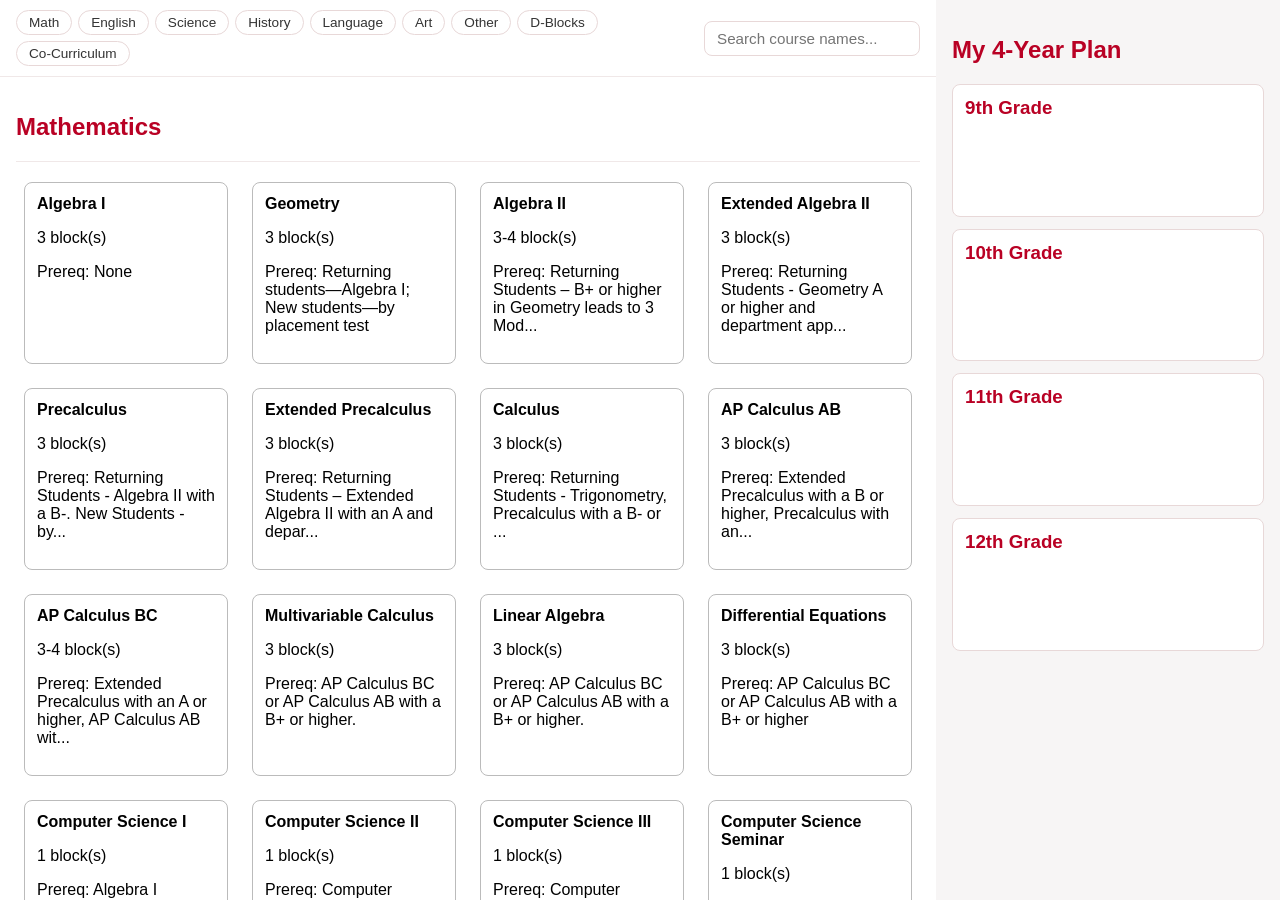
==== index.html @ 14e3e986 "Add drag back functionality and modals on course click" ====
<head>
  <meta charset="UTF-8">
  <title>Madeira Course Catalog</title>
  <link rel="stylesheet" href="css/style.css">
</head>

<body>

  <!-- two columns side by side -->
  <div id="app">

    <div id="catalog-wrapper">
      <div id="catalog-header">
        <div id="dept-nav">
          <button data-dept="mathematics">Math</button>
          <button data-dept="english">English</button>
          <button data-dept="science">Science</button>
          <button data-dept="history">History</button>
          <button data-dept="language">Language</button>
          <button data-dept="art">Art</button>
          <button data-dept="other">Other</button>
          <button data-dept="d_blocks">D-Blocks</button>
          <button data-dept="co_curriculum">Co-Curriculum</button>
        </div>
        <input type="search" id="search" placeholder="Search course names...">
      </div>

      <!-- left: the course catalog -->
      <div id="catalog"></div>
      <!-- course cards get put in catalog by JS -->
    </div>

    <!-- right: the 4-year plan -->
    <div id="plan">
      <h2>My 4-Year Plan</h2>

      <!-- one drop zone per grade year -->
      <!-- class="drop-zone" marks these as valid drop targets -->
      <div class="grade-column" data-grade="9">
        <h3>9th Grade</h3>
        <ul class="drop-zone"></ul>
      </div>

      <div class="grade-column" data-grade="10">
        <h3>10th Grade</h3>
        <ul class="drop-zone"></ul>
      </div>

      <div class="grade-column" data-grade="11">
        <h3>11th Grade</h3>
        <ul class="drop-zone"></ul>
      </div>

      <div class="grade-column" data-grade="12">
        <h3>12th Grade</h3>
        <ul class="drop-zone"></ul>
      </div>

    </div>
  </div>

  
  <div id="modal-overlay" class="hidden">
    <div id="modal-box">
      <button id="modal-close">✕</button>
      <h2 id="modal-name"></h2>
      <p id="modal-description"></p>
      <table id="modal-stats">
        <tbody></tbody>
      </table>
    </div>
  </div>

  <script src="js/main.js"></script>
</body>
---- css/style.css ----
:root {
  --font: Tahoma, sans-serif;
}

/* setting up two panels side by side */
body {
  margin: 0;
  padding: 0;
}

#app {
  display: flex;
  height: 100vh;
  width: 100%;
  font-family: var(--font)
}

#site-title {
  font-size: 1rem;
  color: #B90124;
  margin: 0;
  white-space: nowrap; 
}

#catalog-wrapper {
  flex: 3;
  display: flex;
  flex-direction: column;
  overflow: hidden;
  background-color: #ffffff;
}

#catalog-header {
  display: flex;
  flex-wrap: wrap;
  align-items: center;
  gap: 8px;
  padding: 10px 16px;
  border-bottom: 1px solid #f0e8e8;
}

#catalog {
  overflow-y: scroll;
  padding: 16px;
}

#dept-nav {
  display: flex;
  flex-wrap: wrap;
  gap: 6px;
  flex: 1
}

#dept-nav button {
  background: none;
  border: 1px solid #e8d8d8;
  border-radius: 20px;
  padding: 4px 12px;
  font-family: var(--font);
  font-size: 0.85rem;
  cursor: pointer;
  color: #333;
}

#dept-nav button:hover {
  border-color: #B90124;
  color: #B90124;
}

#search {
  align-items: center;
  padding: 8px 12px;
  border: 1px solid #e8d8d8;
  border-radius: 8px;
  font-family: var(--font);
  max-width: 500px;
  font-size: 0.95rem;
  outline: none;
}

#search:focus {
  border-color: #B90124;
}

#plan {
  flex: 1;
  overflow-y: scroll;
  padding: 16px;
  background-color: #f7f5f5;
}

#modal-overlay {
  position: fixed;
  inset:0;
  background: rgba(0,0,0,0.7);
  display: flex;
  align-items: center;
  justify-content: center;
  z-index: 100;
}

#modal-overlay.hidden {
  display: none;
}

#modal-box {
  background: white;
  border-radius: 10px;
  padding: 3rem; 
  max-width: 560px;
  width: 90%;
  position: relative;
  max-height: 80vh;
  overflow-y: auto;
}

#modal-close {
  position: absolute;
  top: 12px;
  right: 16px;
  background: none;
  border: none;
  font-size: 1.2rem;
  cursor: pointer;
  color: #888;
}

/* stats table */
#modal-stats tbody tr td:first-child {
  color: #888;
  font-size: 1rem;
  padding-right: 16px;
  padding-bottom: 6px;
  white-space: nowrap;
}

#modal-name {
  font-size: 2rem;
  margin-bottom: 0.75rem;
}

#modal-description {
  font-size: 1.2rem;
  line-height: 1.6;
  margin-bottom: 1.25rem;
}

#modal-stats td {
  font-size: 1.2rem;
  padding-bottom: 8px;
}

/* department headers */
h2 {
  color: #B90124;
  scroll-margin-top: 24px;
}

/* divider between departments */
hr {
  border: none;
  border-top: 1px solid #f0e8e8;
  margin-bottom: 12px;
}

.course-card {
  border: 1px solid #bbb;
  border-radius: 8px;
  padding: 12px;
  margin: 8px;
}

.course-grid {
  display: grid;
  grid-template-columns: repeat(auto-fill, minmax(200px, 1fr));
  gap: 8px;
  margin-bottom: 24px;
}

/* selected state on catalog card */
.course-card--selected {
  border-color: #B90124;
  background-color: #fdf0f2;
}

/* grade column boxes in the plan */
.grade-column {
  border: 1px solid #e8d8d8;
  border-radius: 8px;
  padding: 12px;
  margin-bottom: 12px;
  background-color: #ffffff;
}

.grade-column h3 {
  color: #B90124;
  margin-top: 0;
}

/* inside each grade column where cards get dropped */
.drop-zone {
  list-style: none;
  padding: 0;
  min-height: 50px;
  display: grid;
  grid-template-columns: repeat(3, 1fr);
  gap: 6px;
}

/* mini card inside the plan */
.plan-card {
  background-color: #ffffff;
  border: 1px solid #e8d8d8;
  border-radius: 6px;
  padding: 10px;
  font-size: 0.85rem;
  display: flex;
  flex-direction: column;
}

.plan-card span {
  color: #888;
  font-size: 0.78rem;
}
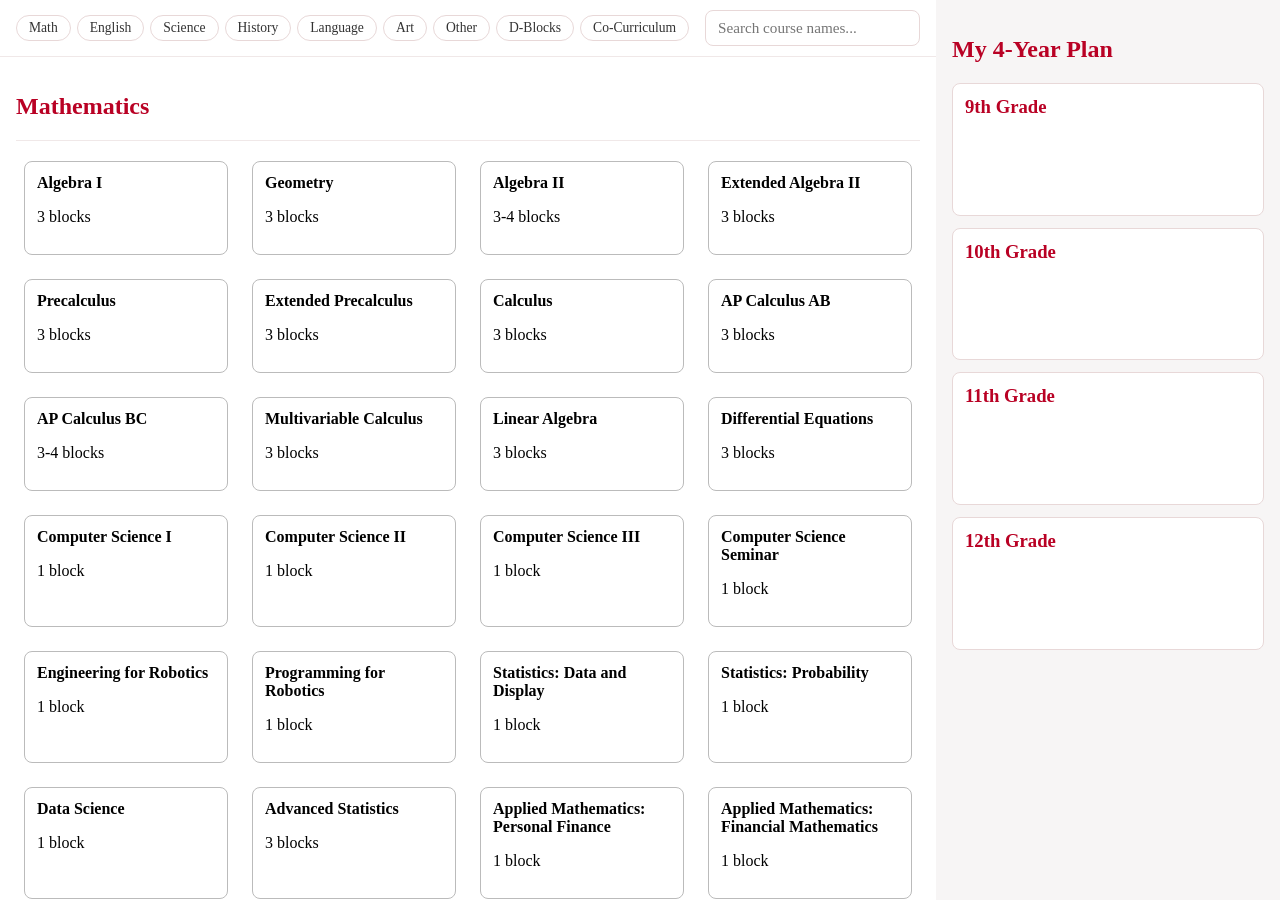
==== commit 1676052b: "Display seasons and mods offered where applicable" ====
--- a/index.html
+++ b/index.html
@@ -57,17 +57,15 @@
       </div>
 
     </div>
-  </div>
-
-  
-  <div id="modal-overlay" class="hidden">
-    <div id="modal-box">
-      <button id="modal-close">✕</button>
-      <h2 id="modal-name"></h2>
-      <p id="modal-description"></p>
-      <table id="modal-stats">
-        <tbody></tbody>
-      </table>
+    <div id="modal-overlay" class="hidden">
+      <div id="modal-box">
+        <button id="modal-close">✕</button>
+        <h2 id="modal-name"></h2>
+        <p id="modal-description"></p>
+        <table id="modal-stats">
+          <tbody></tbody>
+        </table>
+      </div>
     </div>
   </div>
 
--- a/css/style.css
+++ b/css/style.css
@@ -1,5 +1,5 @@
 :root {
-  --font: Tahoma, sans-serif;
+  --font: Palatino, 'Palatino Linotype', 'Book Antiqua', serif;
 }
 
 /* setting up two panels side by side */
@@ -174,7 +174,6 @@
   display: grid;
   grid-template-columns: repeat(auto-fill, minmax(200px, 1fr));
   gap: 8px;
-  margin-bottom: 24px;
 }
 
 /* selected state on catalog card */
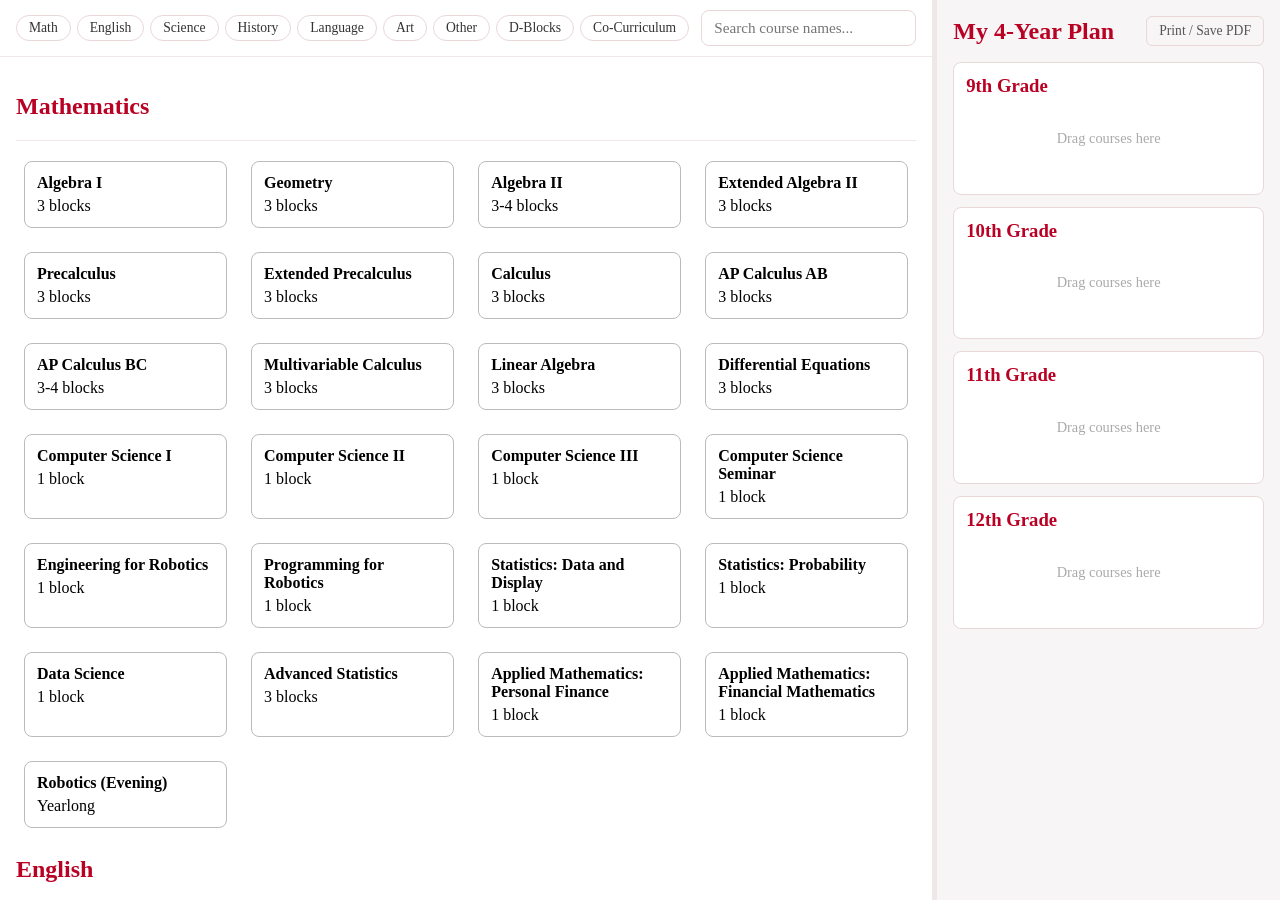
==== commit 7b907863: "Add resize handle, plan section header and print button" ====
--- a/index.html
+++ b/index.html
@@ -30,9 +30,14 @@
       <!-- course cards get put in catalog by JS -->
     </div>
 
+    <div id="resize-handle"></div>
+
     <!-- right: the 4-year plan -->
     <div id="plan">
-      <h2>My 4-Year Plan</h2>
+      <div id="plan-header">
+        <h2>My 4-Year Plan</h2>
+        <button id="print-btn">Print / Save PDF</button>
+      </div>
 
       <!-- one drop zone per grade year -->
       <!-- class="drop-zone" marks these as valid drop targets -->
@@ -70,4 +75,4 @@
   </div>
 
   <script src="js/main.js"></script>
-</body>+</body>
--- a/css/style.css
+++ b/css/style.css
@@ -80,6 +80,17 @@
 
 #search:focus {
   border-color: #B90124;
+}
+
+#resize-handle {
+  width: 5px;
+  cursor: col-resize;
+  background: #f0e8e8;
+  flex-shrink: 0;
+}
+
+#resize-handle:hover, #resize-handle.dragging {
+  background: #B90124;
 }
 
 #plan {
@@ -168,6 +179,12 @@
   border-radius: 8px;
   padding: 12px;
   margin: 8px;
+  position: relative;
+}
+
+/* kill browser default margins on the p but keep a small top gap so it doesn't look crushed */
+.course-card p {
+  margin: 5px 0 0 0;
 }
 
 .course-grid {
@@ -202,8 +219,18 @@
   padding: 0;
   min-height: 50px;
   display: grid;
-  grid-template-columns: repeat(3, 1fr);
+  grid-template-columns: repeat(auto-fill, minmax(140px, 1fr));
   gap: 6px;
+}
+
+/* placeholder text shown when a drop zone has no cards yet */
+.drop-zone:empty::before {
+  content: 'Drag courses here';
+  grid-column: 1 / -1;
+  text-align: center;
+  color: #aaa;
+  font-size: 0.9rem;
+  padding: 14px 0;
 }
 
 /* mini card inside the plan */
@@ -215,9 +242,208 @@
   font-size: 0.85rem;
   display: flex;
   flex-direction: column;
+  position: relative;
+}
+
+/* + button on mini cards to add a note */
+.note-btn {
+  position: absolute;
+  top: 6px;
+  right: 6px;
+  background: none;
+  border: 1px solid #e8d8d8;
+  border-radius: 50%;
+  width: 18px;
+  height: 18px;
+  font-size: 0.7rem;
+  cursor: pointer;
+  color: #aaa;
+  padding: 0;
+  display: flex;
+  align-items: center;
+  justify-content: center;
+}
+
+.note-btn:hover {
+  border-color: #B90124;
+  color: #B90124;
+}
+
+/* text input that appears when you click the + */
+.note-input {
+  margin-top: 6px;
+  border: 1px solid #e8d8d8;
+  border-radius: 4px;
+  padding: 4px 6px;
+  font-family: var(--font);
+  font-size: 0.78rem;
+  width: 100%;
+  box-sizing: border-box;
+  outline: none;
+}
+
+.note-input:focus {
+  border-color: #B90124;
+}
+
+/* saved note displayed on the card */
+.note-text {
+  margin-top: 4px;
+  font-size: 0.75rem;
+  color: #888;
+  font-family: Georgia, serif;
+}
+
+.hidden {
+  display: none;
+}
+
+.plan-card strong {
+  padding-right: 26px;
 }
 
 .plan-card span {
   color: #888;
   font-size: 0.78rem;
 }
+
+/* row at the top of each catalog card: grade badge left, ⋮ button right */
+.card-row {
+  display: flex;
+  justify-content: space-between;
+  align-items: center;
+  min-height: 18px;
+  margin-bottom: 2px;
+}
+
+/* shows which grade year a course has been added to (e.g. "9th") */
+.grade-badge {
+  font-size: 0.68rem;
+  color: #B90124;
+  font-weight: bold;
+  background: #fdf0f2;
+  border-radius: 3px;
+  padding: 1px 5px;
+}
+
+/* ⋮ button on catalog cards for setting a status */
+.status-btn {
+  background: none;
+  border: none;
+  cursor: pointer;
+  color: #888;
+  font-size: 1.1rem;
+  padding: 0 2px;
+  line-height: 1;
+  margin-left: auto;
+}
+
+.status-btn:hover {
+  opacity: 0.7;
+}
+
+
+/* dropdown that appears under the ⋮ button */
+.status-dropdown {
+  position: absolute;
+  top: 34px;
+  right: 6px;
+  background: white;
+  border: 1px solid #e8d8d8;
+  border-radius: 6px;
+  box-shadow: 0 2px 8px rgba(0,0,0,0.12);
+  z-index: 10;
+  min-width: 148px;
+}
+
+.status-dropdown button {
+  display: block;
+  width: 100%;
+  background: none;
+  border: none;
+  text-align: left;
+  padding: 8px 12px;
+  cursor: pointer;
+  font-family: var(--font);
+  font-size: 0.85rem;
+  color: #333;
+}
+
+.status-dropdown button:hover {
+  background: #fdf0f2;
+  color: #B90124;
+}
+
+/* green tint when a course is marked as taken previously */
+.course-card--taken {
+  border-color: #2e7d32;
+  background-color: #f0f7f0;
+}
+
+/* "Remove status" option at the bottom of the dropdown */
+.status-dropdown button[data-status="none"] {
+  color: #aaa;
+  font-style: italic;
+  border-top: 1px solid #f0e8e8;
+}
+
+/* brief popup at the bottom of the screen for prereq warnings */
+.toast {
+  position: fixed;
+  bottom: 24px;
+  left: 50%;
+  transform: translateX(-50%);
+  background: #333;
+  color: white;
+  padding: 12px 20px;
+  border-radius: 8px;
+  font-size: 0.9rem;
+  font-family: var(--font);
+  z-index: 200;
+  max-width: 620px;
+  text-align: center;
+  box-shadow: 0 4px 12px rgba(0,0,0,0.2);
+}
+
+/* plan header: title on the left, print button on the right */
+#plan-header {
+  display: flex;
+  justify-content: space-between;
+  align-items: center;
+  margin-bottom: 16px;
+}
+
+#plan-header h2 {
+  margin: 0;
+}
+
+#print-btn {
+  background: none;
+  border: 1px solid #e8d8d8;
+  border-radius: 6px;
+  padding: 6px 12px;
+  font-family: var(--font);
+  font-size: 0.85rem;
+  cursor: pointer;
+  color: #555;
+}
+
+#print-btn:hover {
+  border-color: #B90124;
+  color: #B90124;
+}
+
+/* print / save as pdf: hide catalog, show plan full-width */
+@media print {
+  #catalog-wrapper { display: none; }
+  #app { display: block; }
+  #plan {
+    overflow: visible;
+    width: 100%;
+    padding: 8px;
+  }
+  .note-btn, .status-btn, #print-btn { display: none !important; }
+  .grade-column { box-sizing: border-box; }
+
+  .plan-card { margin-bottom: 6px; break-inside: avoid; }
+}
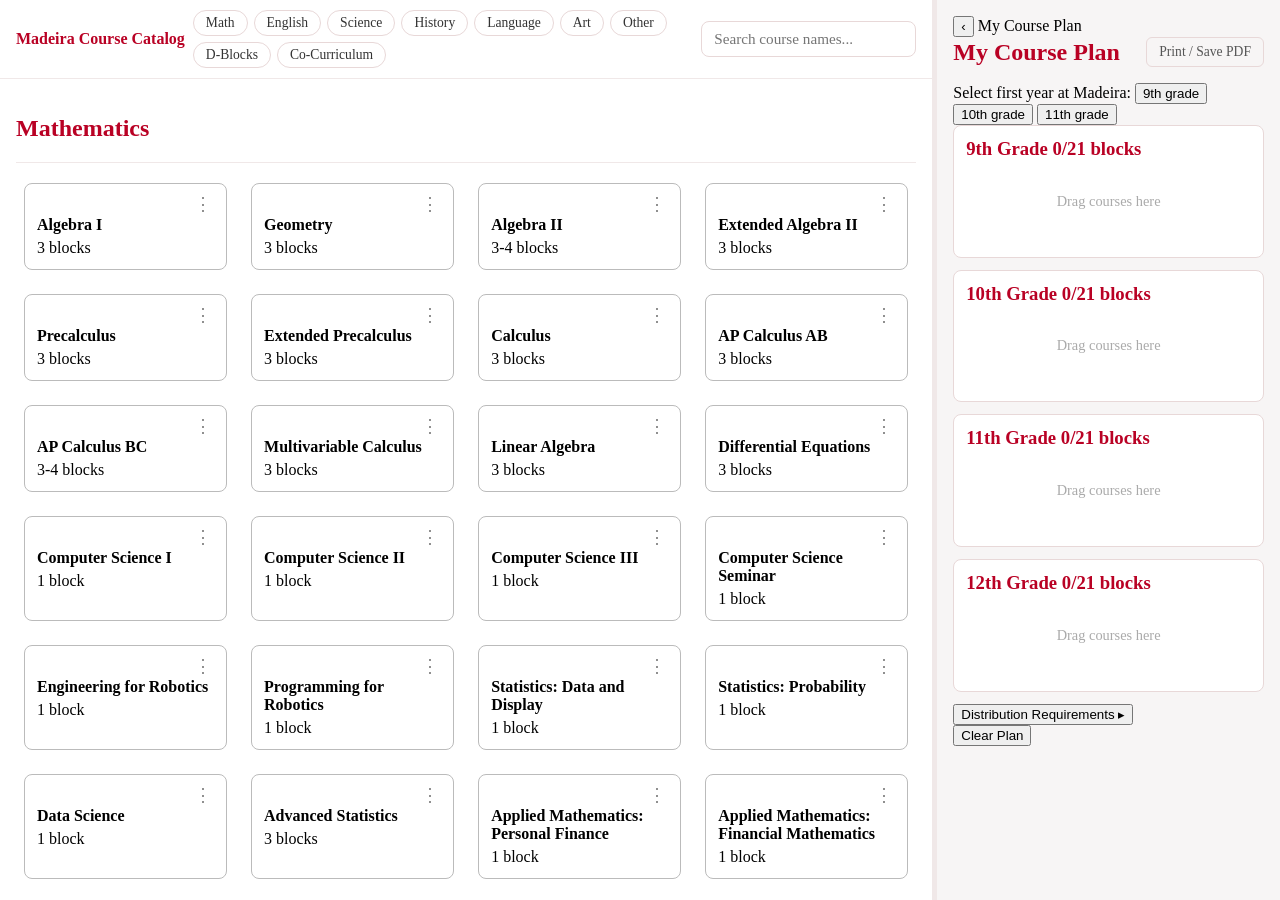
==== commit 53ff6aff: "Update course plan layout and add confirmation dialog" ====
--- a/index.html
+++ b/index.html
@@ -11,6 +11,7 @@
 
     <div id="catalog-wrapper">
       <div id="catalog-header">
+        <h1 id="site-title">Madeira Course Catalog</h1>
         <div id="dept-nav">
           <button data-dept="mathematics">Math</button>
           <button data-dept="english">English</button>
@@ -32,34 +33,58 @@
 
     <div id="resize-handle"></div>
 
-    <!-- right: the 4-year plan -->
-    <div id="plan">
+    <!-- right: the full plan — starts collapsed, expands on toggle -->
+    <div id="plan" class="collapsed">
+      <button id="plan-toggle" title="Open plan">‹</button>
+      <span id="plan-collapsed-label">My Course Plan</span>
+
       <div id="plan-header">
-        <h2>My 4-Year Plan</h2>
+        <h2>My Course Plan</h2>
         <button id="print-btn">Print / Save PDF</button>
+      </div>
+
+      <!-- selector so requirements adjust for students who entered in 10th or 11th grade -->
+      <div id="entry-grade-selector">
+        <span>Select first year at Madeira:</span>
+        <button class="entry-btn active" data-entry="9">9th grade</button>
+        <button class="entry-btn" data-entry="10">10th grade</button>
+        <button class="entry-btn" data-entry="11">11th grade</button>
       </div>
 
       <!-- one drop zone per grade year -->
       <!-- class="drop-zone" marks these as valid drop targets -->
+      <!-- each h3 has a block-counter span that JS updates -->
       <div class="grade-column" data-grade="9">
-        <h3>9th Grade</h3>
+        <h3>9th Grade <span class="block-counter" id="counter-9">0/21 blocks</span></h3>
         <ul class="drop-zone"></ul>
       </div>
 
       <div class="grade-column" data-grade="10">
-        <h3>10th Grade</h3>
+        <h3>10th Grade <span class="block-counter" id="counter-10">0/21 blocks</span></h3>
         <ul class="drop-zone"></ul>
       </div>
 
       <div class="grade-column" data-grade="11">
-        <h3>11th Grade</h3>
+        <h3>11th Grade <span class="block-counter" id="counter-11">0/21 blocks</span></h3>
         <ul class="drop-zone"></ul>
       </div>
 
       <div class="grade-column" data-grade="12">
-        <h3>12th Grade</h3>
+        <h3>12th Grade <span class="block-counter" id="counter-12">0/21 blocks</span></h3>
         <ul class="drop-zone"></ul>
       </div>
+
+      <!-- distribution requirements tracker: updates live as courses are added -->
+      <!-- starts collapsed so the ui isn't overwhelming — click the header to expand -->
+      <div id="dist-tracker">
+        <button id="dist-toggle">Distribution Requirements <span id="dist-arrow">▸</span></button>
+        <div id="dist-table-wrap" class="hidden">
+          <table id="dist-table"><tbody></tbody></table>
+        </div>
+      </div>
+
+      <!-- tucked away at the bottom so it's not accidentally clicked -->
+      <button id="clear-btn">Clear Plan</button>
 
     </div>
     <div id="modal-overlay" class="hidden">
@@ -74,5 +99,15 @@
     </div>
   </div>
 
+  <!-- confirmation dialog used for prereq warnings and clearing the plan -->
+  <!-- <dialog> is part of the DOM so Chrome Translate can reach it, unlike confirm() -->
+  <dialog id="confirm-dialog">
+    <p id="confirm-message"></p>
+    <div id="confirm-buttons">
+      <button id="confirm-cancel">Cancel</button>
+      <button id="confirm-ok">OK</button>
+    </div>
+  </dialog>
+
   <script src="js/main.js"></script>
 </body>
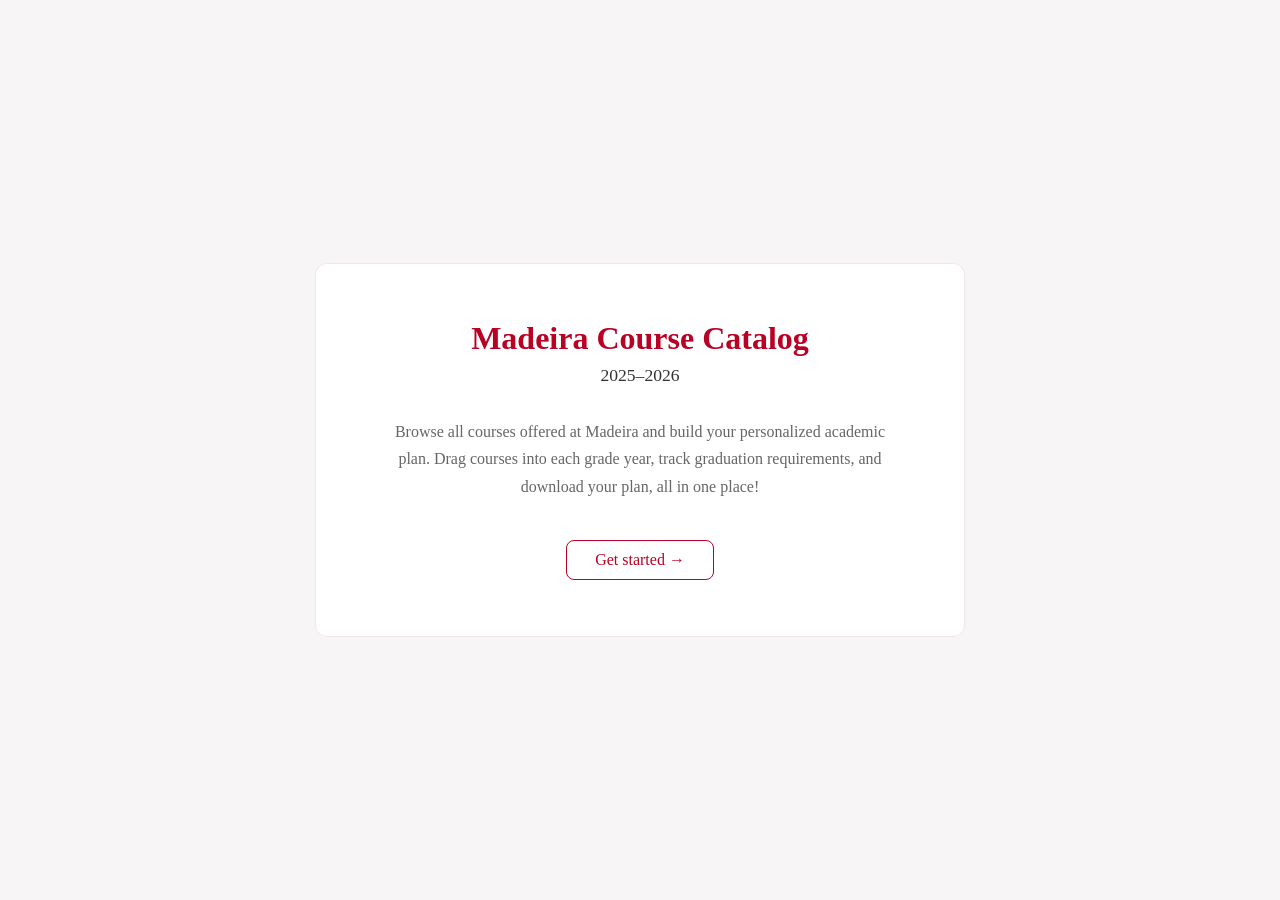
==== commit 4b0dcd18: "Add collapsible course side bar" ====
--- a/index.html
+++ b/index.html
@@ -2,112 +2,71 @@
   <meta charset="UTF-8">
   <title>Madeira Course Catalog</title>
   <link rel="stylesheet" href="css/style.css">
+  <style>
+    body {
+      margin: 0;
+      min-height: 100vh;
+      display: flex;
+      align-items: center;
+      justify-content: center;
+      background-color: #f7f5f5;
+      font-family: Palatino, 'Palatino Linotype', 'Book Antiqua', serif;
+    }
+
+    #welcome-box {
+      background: white;
+      border-radius: 12px;
+      padding: 3.5rem 4rem;
+      max-width: 520px;
+      width: 90%;
+      text-align: center;
+      border: 1px solid #f0e8e8;
+    }
+
+    #welcome-box h1 {
+      color: #B90124;
+      font-size: 2rem;
+      margin: 0 0 0.5rem 0;
+    }
+
+    #welcome-box h2 {
+      color: #333;
+      font-size: 1.1rem;
+      font-weight: normal;
+      margin: 0 0 2rem 0;
+    }
+
+    #welcome-box p {
+      color: #666;
+      font-size: 1rem;
+      line-height: 1.7;
+      margin: 0 0 2.5rem 0;
+    }
+
+    #enter-btn {
+      display: inline-block;
+      background: none;
+      border: 1px solid #B90124;
+      border-radius: 8px;
+      padding: 10px 28px;
+      font-family: Palatino, 'Palatino Linotype', 'Book Antiqua', serif;
+      font-size: 1rem;
+      color: #B90124;
+      cursor: pointer;
+      text-decoration: none;
+    }
+
+    #enter-btn:hover {
+      background-color: #fdf0f2;
+    }
+  </style>
 </head>
 
 <body>
-
-  <!-- two columns side by side -->
-  <div id="app">
-
-    <div id="catalog-wrapper">
-      <div id="catalog-header">
-        <h1 id="site-title">Madeira Course Catalog</h1>
-        <div id="dept-nav">
-          <button data-dept="mathematics">Math</button>
-          <button data-dept="english">English</button>
-          <button data-dept="science">Science</button>
-          <button data-dept="history">History</button>
-          <button data-dept="language">Language</button>
-          <button data-dept="art">Art</button>
-          <button data-dept="other">Other</button>
-          <button data-dept="d_blocks">D-Blocks</button>
-          <button data-dept="co_curriculum">Co-Curriculum</button>
-        </div>
-        <input type="search" id="search" placeholder="Search course names...">
-      </div>
-
-      <!-- left: the course catalog -->
-      <div id="catalog"></div>
-      <!-- course cards get put in catalog by JS -->
-    </div>
-
-    <div id="resize-handle"></div>
-
-    <!-- right: the full plan — starts collapsed, expands on toggle -->
-    <div id="plan" class="collapsed">
-      <button id="plan-toggle" title="Open plan">‹</button>
-      <span id="plan-collapsed-label">My Course Plan</span>
-
-      <div id="plan-header">
-        <h2>My Course Plan</h2>
-        <button id="print-btn">Print / Save PDF</button>
-      </div>
-
-      <!-- selector so requirements adjust for students who entered in 10th or 11th grade -->
-      <div id="entry-grade-selector">
-        <span>Select first year at Madeira:</span>
-        <button class="entry-btn active" data-entry="9">9th grade</button>
-        <button class="entry-btn" data-entry="10">10th grade</button>
-        <button class="entry-btn" data-entry="11">11th grade</button>
-      </div>
-
-      <!-- one drop zone per grade year -->
-      <!-- class="drop-zone" marks these as valid drop targets -->
-      <!-- each h3 has a block-counter span that JS updates -->
-      <div class="grade-column" data-grade="9">
-        <h3>9th Grade <span class="block-counter" id="counter-9">0/21 blocks</span></h3>
-        <ul class="drop-zone"></ul>
-      </div>
-
-      <div class="grade-column" data-grade="10">
-        <h3>10th Grade <span class="block-counter" id="counter-10">0/21 blocks</span></h3>
-        <ul class="drop-zone"></ul>
-      </div>
-
-      <div class="grade-column" data-grade="11">
-        <h3>11th Grade <span class="block-counter" id="counter-11">0/21 blocks</span></h3>
-        <ul class="drop-zone"></ul>
-      </div>
-
-      <div class="grade-column" data-grade="12">
-        <h3>12th Grade <span class="block-counter" id="counter-12">0/21 blocks</span></h3>
-        <ul class="drop-zone"></ul>
-      </div>
-
-      <!-- distribution requirements tracker: updates live as courses are added -->
-      <!-- starts collapsed so the ui isn't overwhelming — click the header to expand -->
-      <div id="dist-tracker">
-        <button id="dist-toggle">Distribution Requirements <span id="dist-arrow">▸</span></button>
-        <div id="dist-table-wrap" class="hidden">
-          <table id="dist-table"><tbody></tbody></table>
-        </div>
-      </div>
-
-      <!-- tucked away at the bottom so it's not accidentally clicked -->
-      <button id="clear-btn">Clear Plan</button>
-
-    </div>
-    <div id="modal-overlay" class="hidden">
-      <div id="modal-box">
-        <button id="modal-close">✕</button>
-        <h2 id="modal-name"></h2>
-        <p id="modal-description"></p>
-        <table id="modal-stats">
-          <tbody></tbody>
-        </table>
-      </div>
-    </div>
+  <div id="welcome-box">
+    <h1>Madeira Course Catalog</h1>
+    <h2>2025–2026</h2>
+    <p>Browse all courses offered at Madeira and build your personalized academic plan. Drag courses into each grade year, track graduation requirements, and download your plan, all in one place!</p>
+    <a href="main.html" id="enter-btn">Get started →</a>
   </div>
-
-  <!-- confirmation dialog used for prereq warnings and clearing the plan -->
-  <!-- <dialog> is part of the DOM so Chrome Translate can reach it, unlike confirm() -->
-  <dialog id="confirm-dialog">
-    <p id="confirm-message"></p>
-    <div id="confirm-buttons">
-      <button id="confirm-cancel">Cancel</button>
-      <button id="confirm-ok">OK</button>
-    </div>
-  </dialog>
-
-  <script src="js/main.js"></script>
 </body>
--- a/css/style.css
+++ b/css/style.css
@@ -96,8 +96,59 @@
 #plan {
   flex: 1;
   overflow-y: scroll;
-  padding: 16px;
+  padding: 24px;
   background-color: #f7f5f5;
+  transition: flex 0.25s ease;
+}
+
+/* collapsed: just a narrow strip showing the toggle and rotated label */
+#plan.collapsed {
+  flex: 0 0 64px;
+  padding: 0;
+  overflow: hidden;
+  display: flex;
+  flex-direction: column;
+  align-items: center;
+}
+
+/* hide all plan content when collapsed except the toggle and label */
+#plan.collapsed > *:not(#plan-toggle):not(#plan-collapsed-label) {
+  display: none;
+}
+
+/* the ‹ arrow — only shown in the collapsed strip */
+#plan-toggle {
+  display: block;
+  width: 100%;
+  background: none;
+  border: none;
+  font-size: 1.6rem;
+  cursor: pointer;
+  color: #B90124;
+  padding: 12px 0;
+  text-align: center;
+}
+
+#plan-toggle:hover {
+  opacity: 0.7;
+}
+
+
+/* "My Course Plan" rotated — only visible when the panel is collapsed */
+#plan-collapsed-label {
+  display: none;
+  writing-mode: vertical-lr;
+  font-family: var(--font);
+  font-size: 1.1rem;
+  color: #B90124;
+  letter-spacing: 0.06em;
+}
+
+#plan.collapsed #plan-collapsed-label {
+  display: flex;
+  flex: 1;
+  align-items: center;
+  justify-content: center;
 }
 
 #modal-overlay {
@@ -180,6 +231,9 @@
   padding: 12px;
   margin: 8px;
   position: relative;
+  display: flex;
+  flex-direction: column;
+  justify-content: center;
 }
 
 /* kill browser default margins on the p but keep a small top gap so it doesn't look crushed */
@@ -190,6 +244,7 @@
 .course-grid {
   display: grid;
   grid-template-columns: repeat(auto-fill, minmax(200px, 1fr));
+  grid-auto-rows: 120px;
   gap: 8px;
 }
 
@@ -230,7 +285,9 @@
   text-align: center;
   color: #aaa;
   font-size: 0.9rem;
-  padding: 14px 0;
+  padding: 14px 8px;
+  word-break: break-word;
+  overflow-wrap: break-word;
 }
 
 /* mini card inside the plan */
@@ -307,13 +364,24 @@
   font-size: 0.78rem;
 }
 
-/* row at the top of each catalog card: grade badge left, ⋮ button right */
+/* status tag on plan cards — color is set inline by JS to match the catalog card icon */
+.plan-status {
+  font-size: 0.72rem;
+  margin-top: 3px;
+  display: block;
+}
+
+/* card row: badge (left) · course name (fills space) · ⋮ button (right) */
 .card-row {
   display: flex;
-  justify-content: space-between;
-  align-items: center;
-  min-height: 18px;
+  align-items: center;
+  gap: 6px;
   margin-bottom: 2px;
+}
+
+/* name fills the space between badge and ⋮ button */
+.card-row strong {
+  flex: 1;
 }
 
 /* shows which grade year a course has been added to (e.g. "9th") */
@@ -410,7 +478,7 @@
   display: flex;
   justify-content: space-between;
   align-items: center;
-  margin-bottom: 16px;
+  margin-bottom: 24px;
 }
 
 #plan-header h2 {
@@ -429,6 +497,25 @@
 }
 
 #print-btn:hover {
+  border-color: #B90124;
+  color: #B90124;
+}
+
+/* same style as the print button, just tucked below the tracker */
+#clear-btn {
+  display: block;
+  margin: 20px auto 8px;
+  background: none;
+  border: 1px solid #e8d8d8;
+  border-radius: 6px;
+  padding: 6px 12px;
+  font-family: var(--font);
+  font-size: 0.85rem;
+  cursor: pointer;
+  color: #555;
+}
+
+#clear-btn:hover {
   border-color: #B90124;
   color: #B90124;
 }
@@ -436,14 +523,292 @@
 /* print / save as pdf: hide catalog, show plan full-width */
 @media print {
   #catalog-wrapper { display: none; }
+  #resize-handle { display: none; }
+  /* always print the plan fully expanded even if it was collapsed on screen */
+  #plan.collapsed { flex: 1; padding: 24px; overflow: visible; }
+  #plan.collapsed > * { display: revert !important; }
+  #plan-toggle, #plan-collapsed-label { display: none !important; }
   #app { display: block; }
+
   #plan {
     overflow: visible;
     width: 100%;
-    padding: 8px;
+    padding: 0;
+    box-sizing: border-box;
   }
+
+  /* swap the rounded box for a simple top rule so a page break mid-section
+     doesn't produce a split empty box with the header on one page */
+  .grade-column {
+    box-sizing: border-box;
+    border: none;
+    border-top: 2px solid #f0e8e8;
+    border-radius: 0;
+    padding: 8px 0 16px 0;
+    margin-bottom: 0;
+    background: none;
+  }
+
+  /* keep the grade heading glued to its first row of cards */
+  .grade-column h3 { break-after: avoid; }
+
+  /* hide empty grade years entirely — no "Drag courses here" on the printout */
+  .grade-column:has(.drop-zone:empty) { display: none; }
+  .drop-zone { min-height: 0; }
+  .drop-zone:empty::before { display: none; }
+
+  .drop-zone, .plan-card { box-sizing: border-box; }
+
   .note-btn, .status-btn, #print-btn { display: none !important; }
-  .grade-column { box-sizing: border-box; }
-
   .plan-card { margin-bottom: 6px; break-inside: avoid; }
-}
+  /* hide interactive elements that don't belong on a printout */
+  .block-picker, #entry-grade-selector { display: none !important; }
+  .block-counter { float: none; margin-left: 6px; }
+
+  /* always show the distribution requirements when printing, even if collapsed */
+  #dist-table-wrap.hidden { display: block !important; }
+  #dist-toggle { display: none; }
+}
+
+/* ── entry grade selector ───────────────────────────────────── */
+
+#entry-grade-selector {
+  display: flex;
+  align-items: center;
+  gap: 6px;
+  margin-bottom: 20px;
+  font-size: 0.82rem;
+  color: #888;
+  flex-wrap: wrap;
+}
+
+.entry-btn {
+  background: none;
+  border: 1px solid #e8d8d8;
+  border-radius: 20px;
+  padding: 3px 10px;
+  font-family: var(--font);
+  font-size: 0.8rem;
+  cursor: pointer;
+  color: #555;
+}
+
+.entry-btn:hover {
+  border-color: #B90124;
+  color: #B90124;
+}
+
+.entry-btn.active {
+  border-color: #B90124;
+  color: #B90124;
+  background-color: #fdf0f2;
+}
+
+/* ── per-grade block counter ────────────────────────────────── */
+
+/* sits inside the grade h3, floated right */
+.block-counter {
+  font-size: 0.75rem;
+  font-weight: normal;
+  color: #bbb;
+  float: right;
+  margin-top: 4px;
+  font-family: var(--font);
+}
+
+/* turns green when the total lands in the 18–21 range */
+.block-counter.good {
+  color: #2e7d32;
+}
+
+/* turns red when blocks are out of the 18–21 range */
+.block-counter.off {
+  color: #B90124;
+}
+
+/* ── block range picker on plan cards ──────────────────────── */
+
+/* shows up on cards where the block count is a range (e.g. Algebra II: 3–4) */
+.block-picker {
+  display: flex;
+  align-items: center;
+  gap: 3px;
+  margin-top: 5px;
+  flex-wrap: wrap;
+}
+
+.block-picker-label {
+  font-size: 0.7rem;
+  color: #bbb;
+}
+
+.block-pick-btn {
+  background: none;
+  border: 1px solid #e8d8d8;
+  border-radius: 4px;
+  padding: 1px 6px;
+  font-size: 0.72rem;
+  cursor: pointer;
+  font-family: var(--font);
+  color: #888;
+  line-height: 1.4;
+}
+
+.block-pick-btn:hover {
+  border-color: #B90124;
+  color: #B90124;
+}
+
+/* active = the currently selected block count */
+.block-pick-btn.active {
+  border-color: #B90124;
+  color: #B90124;
+  background-color: #fdf0f2;
+}
+
+/* ── distribution requirements tracker ─────────────────────── */
+
+#dist-tracker {
+  margin-top: 20px;
+  background-color: #ffffff;
+  border: 1px solid #e8d8d8;
+  border-radius: 8px;
+  overflow: hidden;
+}
+
+/* the clickable header row that collapses/expands the table */
+#dist-toggle {
+  display: flex;
+  justify-content: space-between;
+  align-items: center;
+  width: 100%;
+  background: none;
+  border: none;
+  padding: 10px 16px;
+  font-family: var(--font);
+  font-size: 0.9rem;
+  color: #B90124;
+  cursor: pointer;
+  text-align: left;
+}
+
+#dist-toggle:hover {
+  background-color: #fdf0f2;
+}
+
+#dist-arrow {
+  font-size: 0.75rem;
+  color: #B90124;
+}
+
+/* the table gets padding only when it's visible */
+/* wrapper div gets the padding — table elements ignore padding with border-collapse: collapse */
+#dist-table-wrap {
+  padding: 20px 16px 24px;
+}
+
+#dist-table {
+  width: 100%;
+  border-collapse: collapse;
+  font-size: 0.85rem;
+}
+
+#dist-table td {
+  padding: 3px 4px;
+  vertical-align: top;
+}
+
+/* indent the subject name column so it doesn't hug the left edge */
+#dist-table td:first-child {
+  padding-left: 12px;
+}
+
+/* right-aligned credit count column */
+.dist-count {
+  text-align: right;
+  color: #888;
+  white-space: nowrap;
+  padding-right: 8px;
+}
+
+/* third column: just the checkmark/x */
+#dist-table tr td:last-child {
+  width: 20px;
+  text-align: center;
+}
+
+.dist-met   { color: #2e7d32; font-weight: bold; }
+.dist-unmet { color: #B90124; }
+
+/* indented sub-rows (e.g. Biology ✓  Chemistry ✗  Physics ✓) */
+.dist-sub {
+  font-size: 0.78rem;
+  color: #888;
+  padding: 0 4px 6px 16px;
+}
+
+.dist-sub .dist-met   { font-weight: normal; }
+.dist-sub .dist-unmet { font-weight: normal; }
+
+/* ── confirmation dialog (prereq warnings + clear plan) ─────── */
+
+/* <dialog> is part of the DOM so Chrome Translate can reach it */
+#confirm-dialog {
+  border: none;
+  border-radius: 10px;
+  padding: 2rem 2.5rem;
+  max-width: 460px;
+  width: 90%;
+  font-family: var(--font);
+  font-size: 1rem;
+  line-height: 1.6;
+  color: #333;
+}
+
+/* dark overlay behind the dialog, same as the course detail modal */
+#confirm-dialog::backdrop {
+  background: rgba(0,0,0,0.7);
+}
+
+/* white-space: pre-line makes \n in the JS message show as real line breaks */
+#confirm-message {
+  margin: 0 0 1.5rem 0;
+  white-space: pre-line;
+}
+
+#confirm-buttons {
+  display: flex;
+  justify-content: flex-end;
+  gap: 8px;
+}
+
+#confirm-cancel {
+  background: none;
+  border: 1px solid #e8d8d8;
+  border-radius: 6px;
+  padding: 6px 14px;
+  font-family: var(--font);
+  font-size: 0.9rem;
+  cursor: pointer;
+  color: #555;
+}
+
+#confirm-cancel:hover {
+  border-color: #B90124;
+  color: #B90124;
+}
+
+#confirm-ok {
+  background: none;
+  border: 1px solid #B90124;
+  border-radius: 6px;
+  padding: 6px 14px;
+  font-family: var(--font);
+  font-size: 0.9rem;
+  cursor: pointer;
+  color: #B90124;
+}
+
+#confirm-ok:hover {
+  background-color: #fdf0f2;
+}
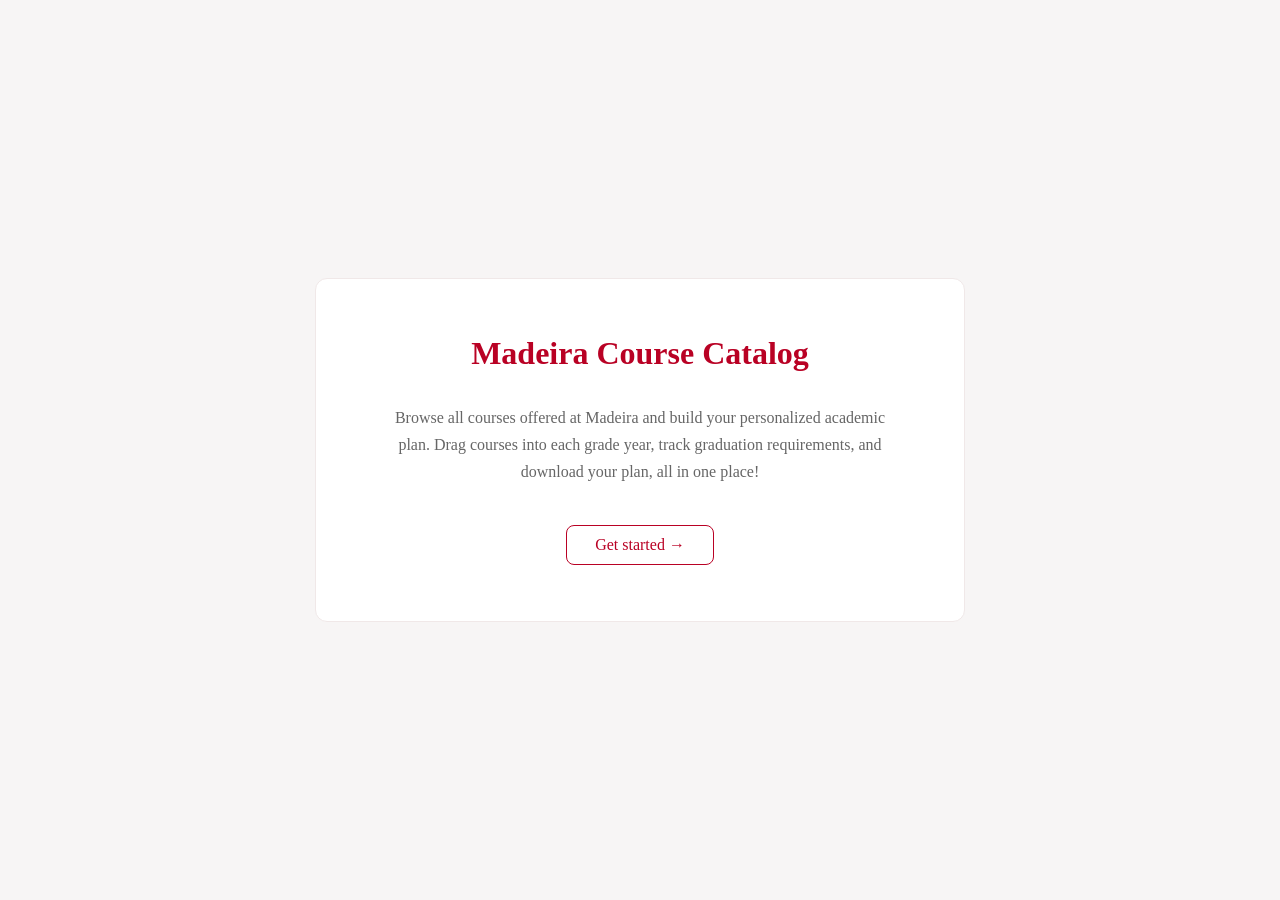
==== commit 19a65fce: "Update to 2026-27 course catalog Updated prerequisites and descriptions for various courses in cours" ====
--- a/index.html
+++ b/index.html
@@ -65,8 +65,8 @@
 <body>
   <div id="welcome-box">
     <h1>Madeira Course Catalog</h1>
-    <h2>2025–2026</h2>
+    <h2></h2>
     <p>Browse all courses offered at Madeira and build your personalized academic plan. Drag courses into each grade year, track graduation requirements, and download your plan, all in one place!</p>
-    <a href="main.html" id="enter-btn">Get started →</a>
+    <a href="main.html#tutorial" id="enter-btn">Get started →</a>
   </div>
 </body>
--- a/css/style.css
+++ b/css/style.css
@@ -23,7 +23,7 @@
 }
 
 #catalog-wrapper {
-  flex: 3;
+  flex: 5;
   display: flex;
   flex-direction: column;
   overflow: hidden;
@@ -94,47 +94,54 @@
 }
 
 #plan {
+  flex: 2;
+  display: flex;
+  flex-direction: column;
+  background-color: #f7f5f5;
+  transition: flex 0.25s ease;
+}
+
+/* collapsed: narrow strip â€” whole thing is clickable to open the plan */
+#plan.collapsed {
+  flex: 0 0 64px;
+  overflow: hidden;
+  cursor: pointer;
+}
+
+/* toggle arrow â€” full-width bar at the top of the panel
+   lives outside #plan-inner so padding changes to the scroll area never move it */
+#plan-toggle {
+  display: block;
+  width: 100%;
+  flex-shrink: 0;
+  background: none;
+  border: none;
+  border-bottom: 1px solid #f0e8e8;
+  font-size: 1.5rem;
+  cursor: pointer;
+  color: #B90124;
+  padding: 10px 0;
+  text-align: center;
+  line-height: 1;
+}
+
+#plan-toggle:hover {
+  background-color: #fdf0f2;
+}
+
+/* the scrollable content area â€” everything except the toggle and the collapsed label */
+#plan-inner {
   flex: 1;
   overflow-y: scroll;
   padding: 24px;
-  background-color: #f7f5f5;
-  transition: flex 0.25s ease;
-}
-
-/* collapsed: just a narrow strip showing the toggle and rotated label */
-#plan.collapsed {
-  flex: 0 0 64px;
-  padding: 0;
-  overflow: hidden;
-  display: flex;
-  flex-direction: column;
-  align-items: center;
-}
-
-/* hide all plan content when collapsed except the toggle and label */
-#plan.collapsed > *:not(#plan-toggle):not(#plan-collapsed-label) {
+}
+
+/* when collapsed, hide the inner content */
+#plan.collapsed #plan-inner {
   display: none;
 }
 
-/* the ‹ arrow — only shown in the collapsed strip */
-#plan-toggle {
-  display: block;
-  width: 100%;
-  background: none;
-  border: none;
-  font-size: 1.6rem;
-  cursor: pointer;
-  color: #B90124;
-  padding: 12px 0;
-  text-align: center;
-}
-
-#plan-toggle:hover {
-  opacity: 0.7;
-}
-
-
-/* "My Course Plan" rotated — only visible when the panel is collapsed */
+/* "My Course Plan" rotated â€” only visible when the panel is collapsed */
 #plan-collapsed-label {
   display: none;
   writing-mode: vertical-lr;
@@ -190,7 +197,7 @@
 /* stats table */
 #modal-stats tbody tr td:first-child {
   color: #888;
-  font-size: 1rem;
+  font-size: 1.10rem;
   padding-right: 16px;
   padding-bottom: 6px;
   white-space: nowrap;
@@ -202,13 +209,13 @@
 }
 
 #modal-description {
-  font-size: 1.2rem;
+  font-size: 1.10rem;
   line-height: 1.6;
   margin-bottom: 1.25rem;
 }
 
 #modal-stats td {
-  font-size: 1.2rem;
+  font-size: 1.05rem;
   padding-bottom: 8px;
 }
 
@@ -236,7 +243,7 @@
   justify-content: center;
 }
 
-/* kill browser default margins on the p but keep a small top gap so it doesn't look crushed */
+/*  keep a small top gap so it doesn't look crushed */
 .course-card p {
   margin: 5px 0 0 0;
 }
@@ -244,7 +251,9 @@
 .course-grid {
   display: grid;
   grid-template-columns: repeat(auto-fill, minmax(200px, 1fr));
-  grid-auto-rows: 120px;
+  /* minmax lets cards grow if they need to (rotation label, grade level line)
+     while keeping a consistent minimum height across all cards */
+  grid-auto-rows: minmax(120px, auto);
   gap: 8px;
 }
 
@@ -364,14 +373,14 @@
   font-size: 0.78rem;
 }
 
-/* status tag on plan cards — color is set inline by JS to match the catalog card icon */
+/* status tag on plan cards â€” color is set inline by JS to match the catalog card icon */
 .plan-status {
   font-size: 0.72rem;
   margin-top: 3px;
   display: block;
 }
 
-/* card row: badge (left) · course name (fills space) · ⋮ button (right) */
+/* card row: badge (left) Â· course name (fills space) Â· â‹® button (right) */
 .card-row {
   display: flex;
   align-items: center;
@@ -379,7 +388,7 @@
   margin-bottom: 2px;
 }
 
-/* name fills the space between badge and ⋮ button */
+/* name fills the space between badge and â‹® button */
 .card-row strong {
   flex: 1;
 }
@@ -394,16 +403,19 @@
   padding: 1px 5px;
 }
 
-/* ⋮ button on catalog cards for setting a status */
+/* â‹® button on catalog cards for setting a status */
+/* bigger padding = easier to click without changing the visual size much */
 .status-btn {
   background: none;
   border: none;
   cursor: pointer;
   color: #888;
   font-size: 1.1rem;
-  padding: 0 2px;
+  padding: 6px 8px;
   line-height: 1;
   margin-left: auto;
+  /* negative margin pulls back any extra space so the card layout isn't affected */
+  margin-right: -4px;
 }
 
 .status-btn:hover {
@@ -411,7 +423,7 @@
 }
 
 
-/* dropdown that appears under the ⋮ button */
+/* dropdown that appears under the â‹® button */
 .status-dropdown {
   position: absolute;
   top: 34px;
@@ -520,22 +532,84 @@
   color: #B90124;
 }
 
+/* responsive layout, stack panels vertically on mobile */
+
+@media (max-width: 768px) {
+  #app {
+    flex-direction: column;
+    height: auto;
+    min-height: 100vh;
+  }
+
+  #catalog-wrapper {
+    flex: none;
+    width: 100%;
+    overflow: visible;
+  }
+
+  /* catalog scrolls naturally with the page on mobile */
+  #catalog {
+    overflow-y: visible;
+  }
+
+  /* hide the drag handle, not useful on mobile */
+  #resize-handle {
+    display: none !important;
+  }
+
+  /* plan panel sits below the catalog, full width, always expanded on mobile */
+  #plan, #plan.collapsed {
+    flex: none;
+    width: 100%;
+    overflow: visible;
+    display: flex;
+    flex-direction: column;
+  }
+
+  /* always show plan-inner on mobile */
+  #plan.collapsed #plan-inner {
+    display: block !important;
+  }
+
+  #plan-inner {
+    overflow-y: visible;
+    padding: 16px;
+  }
+
+  /* hide the toggle arrow and collapsed label on mobile, plan is always open */
+  #plan-toggle,
+  #plan-collapsed-label,
+  #help-btn {
+    display: none !important;
+  }
+
+  /* catalog header: let the search bar take a full row below the nav */
+  #catalog-header {
+    flex-wrap: wrap;
+  }
+
+  #search {
+    width: 100%;
+    max-width: 100%;
+    box-sizing: border-box;
+  }
+
+  /* drop zones fill the full width in one column */
+  .drop-zone {
+    grid-template-columns: 1fr;
+  }
+}
+
 /* print / save as pdf: hide catalog, show plan full-width */
 @media print {
   #catalog-wrapper { display: none; }
   #resize-handle { display: none; }
   /* always print the plan fully expanded even if it was collapsed on screen */
-  #plan.collapsed { flex: 1; padding: 24px; overflow: visible; }
-  #plan.collapsed > * { display: revert !important; }
+  #plan, #plan.collapsed { flex: 1; overflow: visible; display: flex; flex-direction: column; }
+  #plan.collapsed #plan-inner { display: block !important; }
+  #plan-inner { overflow: visible; padding: 0; }
   #plan-toggle, #plan-collapsed-label { display: none !important; }
   #app { display: block; }
-
-  #plan {
-    overflow: visible;
-    width: 100%;
-    padding: 0;
-    box-sizing: border-box;
-  }
 
   /* swap the rounded box for a simple top rule so a page break mid-section
      doesn't produce a split empty box with the header on one page */
@@ -552,7 +626,7 @@
   /* keep the grade heading glued to its first row of cards */
   .grade-column h3 { break-after: avoid; }
 
-  /* hide empty grade years entirely — no "Drag courses here" on the printout */
+  /* hide empty grade years entirely â€” no "Drag courses here" on the printout */
   .grade-column:has(.drop-zone:empty) { display: none; }
   .drop-zone { min-height: 0; }
   .drop-zone:empty::before { display: none; }
@@ -570,7 +644,7 @@
   #dist-toggle { display: none; }
 }
 
-/* ── entry grade selector ───────────────────────────────────── */
+/* entry grade selector */
 
 #entry-grade-selector {
   display: flex;
@@ -604,7 +678,7 @@
   background-color: #fdf0f2;
 }
 
-/* ── per-grade block counter ────────────────────────────────── */
+/* per-grade block counter */
 
 /* sits inside the grade h3, floated right */
 .block-counter {
@@ -616,19 +690,19 @@
   font-family: var(--font);
 }
 
-/* turns green when the total lands in the 18–21 range */
+/* turns green when the total lands in the 18â€“21 range */
 .block-counter.good {
   color: #2e7d32;
 }
 
-/* turns red when blocks are out of the 18–21 range */
+/* turns red when blocks are out of the 18â€“21 range */
 .block-counter.off {
   color: #B90124;
 }
 
-/* ── block range picker on plan cards ──────────────────────── */
-
-/* shows up on cards where the block count is a range (e.g. Algebra II: 3–4) */
+/* block range picker on plan cards */
+
+/* shows up on cards where the block count is a range */
 .block-picker {
   display: flex;
   align-items: center;
@@ -666,7 +740,7 @@
   background-color: #fdf0f2;
 }
 
-/* ── distribution requirements tracker ─────────────────────── */
+/* distribution requirements tracker */
 
 #dist-tracker {
   margin-top: 20px;
@@ -702,7 +776,7 @@
 }
 
 /* the table gets padding only when it's visible */
-/* wrapper div gets the padding — table elements ignore padding with border-collapse: collapse */
+/* wrapper div gets the padding, table elements ignore padding */
 #dist-table-wrap {
   padding: 20px 16px 24px;
 }
@@ -740,7 +814,7 @@
 .dist-met   { color: #2e7d32; font-weight: bold; }
 .dist-unmet { color: #B90124; }
 
-/* indented sub-rows (e.g. Biology ✓  Chemistry ✗  Physics ✓) */
+/* indented sub-rows (e.g. Biology âœ“  Chemistry âœ—  Physics âœ“) */
 .dist-sub {
   font-size: 0.78rem;
   color: #888;
@@ -750,9 +824,9 @@
 .dist-sub .dist-met   { font-weight: normal; }
 .dist-sub .dist-unmet { font-weight: normal; }
 
-/* ── confirmation dialog (prereq warnings + clear plan) ─────── */
-
-/* <dialog> is part of the DOM so Chrome Translate can reach it */
+/* confirmation dialog  */
+
+/* Chrome Translate can reach <dialog>  */
 #confirm-dialog {
   border: none;
   border-radius: 10px;
@@ -812,3 +886,196 @@
 #confirm-ok:hover {
   background-color: #fdf0f2;
 }
+
+/* small grade-level note on catalog cards (e.g. "Grades 11, 12" or "Grade 9 only") */
+.card-grade-levels {
+  display: block;
+  font-size: 0.7rem;
+  color: #aaa;
+  margin-top: 2px;
+}
+
+/* rotating math course note (e.g. "Offered: 2026, 2029, 2032") */
+.card-rotation {
+  display: block;
+  font-size: 0.7rem;
+  color: #aaa;
+  margin-top: 2px;
+  font-style: italic;
+}
+
+/* startup bounce animations */
+
+/* plan strip bounces left-right to hint it can be opened */
+@keyframes plan-bounce {
+  0%   { transform: translateX(0); }
+  15%  { transform: translateX(-14px); }
+  30%  { transform: translateX(0); }
+  45%  { transform: translateX(-9px); }
+  60%  { transform: translateX(0); }
+  75%  { transform: translateX(-4px); }
+  100% { transform: translateX(0); }
+}
+
+.plan-bounce {
+  animation: plan-bounce 0.9s ease 0.7s 1 both;
+}
+
+/* ? button pulses to draw attention to the tutorial */
+@keyframes help-bounce {
+  0%   { transform: scale(1); }
+  20%  { transform: scale(1.45); }
+  40%  { transform: scale(1); }
+  60%  { transform: scale(1.25); }
+  80%  { transform: scale(1); }
+  90%  { transform: scale(1.1); }
+  100% { transform: scale(1); }
+}
+
+.help-bounce {
+  animation: help-bounce 0.8s ease 1.4s 1 both;
+}
+
+/* ? help button in the catalog header */
+
+#help-btn {
+  background: none;
+  border: 1px solid #e8d8d8;
+  border-radius: 50%;
+  width: 28px;
+  height: 28px;
+  font-family: var(--font);
+  font-size: 0.9rem;
+  color: #888;
+  cursor: pointer;
+  flex-shrink: 0;
+  line-height: 1;
+}
+
+#help-btn:hover {
+  border-color: #B90124;
+  color: #B90124;
+}
+
+/* help / tutorial overlay */
+
+#help-overlay {
+  position: fixed;
+  inset: 0;
+  background: rgba(0,0,0,0.7);
+  display: flex;
+  align-items: center;
+  justify-content: center;
+  z-index: 100;
+}
+
+#help-overlay.hidden {
+  display: none;
+}
+
+#help-box {
+  background: white;
+  border-radius: 10px;
+  padding: 2.5rem 3rem;
+  max-width: 600px;
+  width: 90%;
+  max-height: 85vh;
+  overflow-y: auto;
+  position: relative;
+  font-family: var(--font);
+  color: #333;
+  line-height: 1.6;
+}
+
+#help-box h2 {
+  font-size: 1.5rem;
+  margin-top: 0;
+  margin-bottom: 1.2rem;
+}
+
+#help-box h3 {
+  color: #B90124;
+  font-size: 1rem;
+  margin-top: 1.4rem;
+  margin-bottom: 0.4rem;
+}
+
+#help-box ul {
+  margin: 0 0 0.5rem 0;
+  padding-left: 1.2rem;
+}
+
+#help-box li {
+  margin-bottom: 0.4rem;
+  font-size: 0.95rem;
+}
+
+#help-box p {
+  font-size: 0.95rem;
+  margin: 0.4rem 0 0.8rem 0;
+}
+
+#help-close {
+  position: absolute;
+  top: 12px;
+  right: 16px;
+  background: none;
+  border: none;
+  font-size: 1.2rem;
+  cursor: pointer;
+  color: #888;
+}
+
+#help-close:hover {
+  color: #B90124;
+}
+
+/*  locked required course plan cards */
+
+.plan-card--locked {
+  cursor: default;
+  border-color: #e8d8d8;
+  background-color: #fdfbfb;
+}
+
+/* locked-dialog (info popup for required courses) */
+
+#locked-dialog {
+  border: none;
+  border-radius: 10px;
+  padding: 2rem 2.5rem;
+  max-width: 420px;
+  width: 90%;
+  font-family: var(--font);
+  font-size: 1rem;
+  line-height: 1.6;
+  color: #333;
+}
+
+#locked-dialog::backdrop {
+  background: rgba(0,0,0,0.7);
+}
+
+#locked-message {
+  margin: 0 0 1.5rem 0;
+}
+
+#locked-buttons {
+  display: flex;
+  justify-content: flex-end;
+}
+
+#locked-ok {
+  background: none;
+  border: 1px solid #B90124;
+  border-radius: 6px;
+  padding: 6px 14px;
+  font-family: var(--font);
+  font-size: 0.9rem;
+  cursor: pointer;
+  color: #B90124;
+}
+
+#locked-ok:hover {
+  background-color: #fdf0f2;
+}
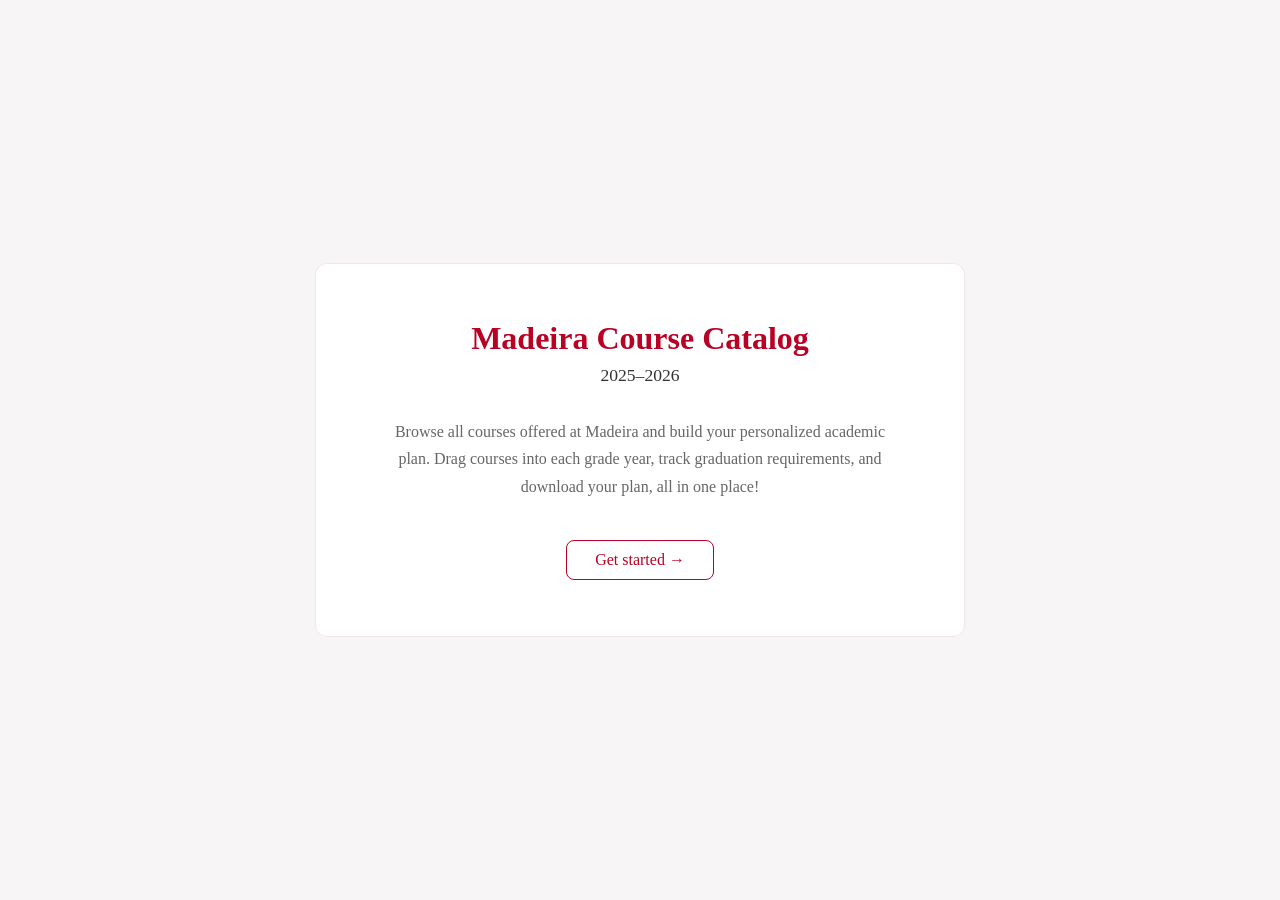
==== commit 7ccc2a76: "Fix locked course credit count update readme, and display tutorial" ====
--- a/index.html
+++ b/index.html
@@ -65,7 +65,7 @@
 <body>
   <div id="welcome-box">
     <h1>Madeira Course Catalog</h1>
-    <h2></h2>
+    <h2>2025–2026</h2>
     <p>Browse all courses offered at Madeira and build your personalized academic plan. Drag courses into each grade year, track graduation requirements, and download your plan, all in one place!</p>
     <a href="main.html#tutorial" id="enter-btn">Get started →</a>
   </div>
--- a/css/style.css
+++ b/css/style.css
@@ -197,7 +197,7 @@
 /* stats table */
 #modal-stats tbody tr td:first-child {
   color: #888;
-  font-size: 1.10rem;
+  font-size: 1rem;
   padding-right: 16px;
   padding-bottom: 6px;
   white-space: nowrap;
@@ -209,13 +209,13 @@
 }
 
 #modal-description {
-  font-size: 1.10rem;
+  font-size: 1.2rem;
   line-height: 1.6;
   margin-bottom: 1.25rem;
 }
 
 #modal-stats td {
-  font-size: 1.05rem;
+  font-size: 1.2rem;
   padding-bottom: 8px;
 }
 
@@ -1078,4 +1078,4 @@
 
 #locked-ok:hover {
   background-color: #fdf0f2;
-}
+}
